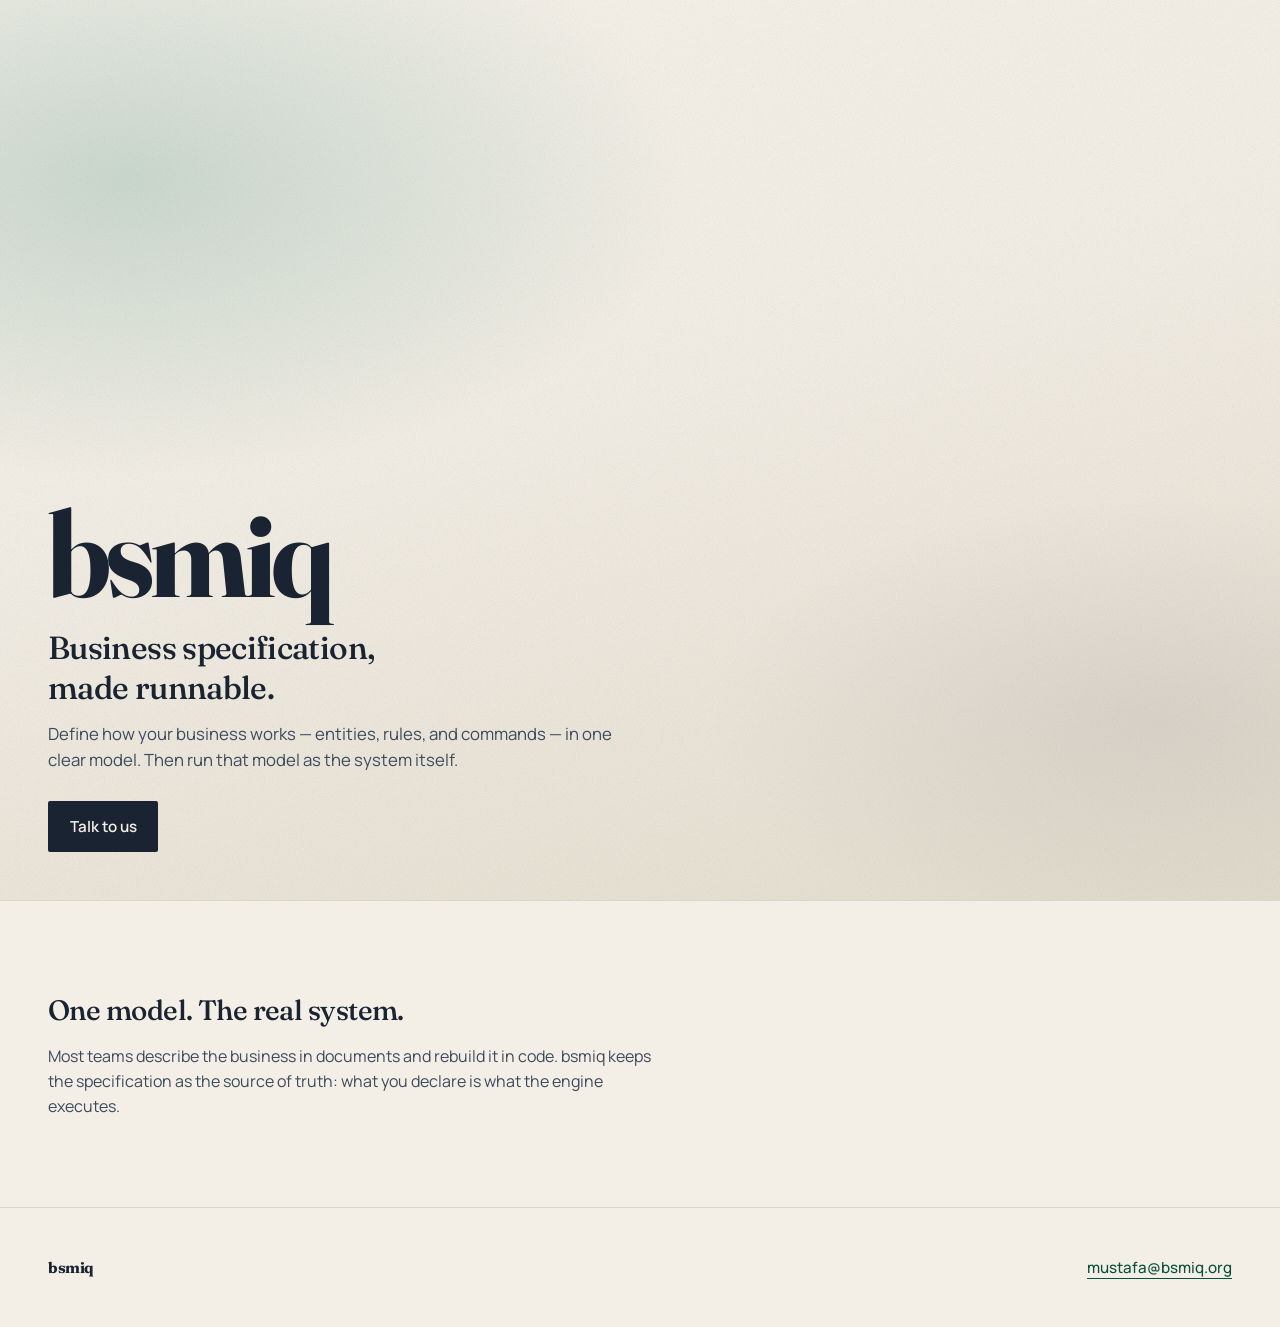
==== index.html @ c5c1b70d "initial commit" ====
<!DOCTYPE html>
<html lang="en">
  <head>
    <meta charset="utf-8" />
    <meta name="viewport" content="width=device-width, initial-scale=1" />
    <title>bsmiq — Business specification, made runnable</title>
    <meta
      name="description"
      content="bsmiq turns a clear business specification into the system that runs it. Define entities, rules, and commands — then execute them."
    />
    <link rel="preconnect" href="https://fonts.googleapis.com" />
    <link rel="preconnect" href="https://fonts.gstatic.com" crossorigin />
    <link
      href="https://fonts.googleapis.com/css2?family=Fraunces:opsz,wght@9..144,500;9..144,700&family=Manrope:wght@400;500;600&display=swap"
      rel="stylesheet"
    />
    <style>
      :root {
        --ink: #1a2332;
        --ink-soft: #3d4a5c;
        --paper: #f3efe6;
        --paper-deep: #e6dfd0;
        --accent: #0f6e56;
        --accent-deep: #0a4f3d;
        --line: rgba(26, 35, 50, 0.12);
        --glow: rgba(15, 110, 86, 0.18);
      }

      * {
        box-sizing: border-box;
      }

      html {
        scroll-behavior: smooth;
      }

      body {
        margin: 0;
        min-height: 100vh;
        font-family: "Manrope", sans-serif;
        color: var(--ink);
        background: var(--paper);
        line-height: 1.55;
      }

      a {
        color: var(--accent-deep);
      }

      a:hover {
        color: var(--accent);
      }

      .hero {
        position: relative;
        min-height: 100vh;
        min-height: 100dvh;
        display: flex;
        flex-direction: column;
        justify-content: flex-end;
        padding: clamp(1.5rem, 4vw, 3rem);
        overflow: hidden;
        isolation: isolate;
      }

      .hero::before {
        content: "";
        position: absolute;
        inset: 0;
        z-index: -2;
        background:
          radial-gradient(ellipse 80% 60% at 10% 20%, var(--glow), transparent 55%),
          radial-gradient(ellipse 70% 50% at 90% 80%, rgba(26, 35, 50, 0.08), transparent 50%),
          linear-gradient(165deg, #f7f3eb 0%, var(--paper) 45%, var(--paper-deep) 100%);
      }

      .hero::after {
        content: "";
        position: absolute;
        inset: 0;
        z-index: -1;
        opacity: 0.35;
        background-image: url("data:image/svg+xml,%3Csvg xmlns='http://www.w3.org/2000/svg' width='160' height='160'%3E%3Cfilter id='n'%3E%3CfeTurbulence type='fractalNoise' baseFrequency='0.9' numOctaves='3' stitchTiles='stitch'/%3E%3C/filter%3E%3Crect width='100%25' height='100%25' filter='url(%23n)' opacity='0.45'/%3E%3C/svg%3E");
        mix-blend-mode: multiply;
        pointer-events: none;
      }

      .brand {
        font-family: "Fraunces", Georgia, serif;
        font-weight: 700;
        font-size: clamp(3.5rem, 12vw, 7.5rem);
        letter-spacing: -0.04em;
        line-height: 0.9;
        margin: 0 0 1.25rem;
        color: var(--ink);
      }

      .headline {
        font-family: "Fraunces", Georgia, serif;
        font-weight: 500;
        font-size: clamp(1.35rem, 3.2vw, 2rem);
        letter-spacing: -0.02em;
        line-height: 1.25;
        max-width: 18ch;
        margin: 0 0 0.85rem;
      }

      .lede {
        margin: 0 0 1.75rem;
        max-width: 36rem;
        font-size: 1.05rem;
        color: var(--ink-soft);
      }

      .cta {
        display: inline-flex;
        align-items: center;
        gap: 0.5rem;
        padding: 0.85rem 1.35rem;
        background: var(--ink);
        color: var(--paper);
        text-decoration: none;
        font-weight: 600;
        font-size: 0.95rem;
        border-radius: 2px;
        width: fit-content;
        transition: background 160ms ease, transform 160ms ease;
      }

      .cta:hover {
        background: var(--accent-deep);
        color: var(--paper);
        transform: translateY(-1px);
      }

      .section {
        padding: clamp(3rem, 8vw, 5.5rem) clamp(1.5rem, 4vw, 3rem);
        border-top: 1px solid var(--line);
      }

      .section h2 {
        font-family: "Fraunces", Georgia, serif;
        font-weight: 500;
        font-size: clamp(1.4rem, 2.5vw, 1.75rem);
        letter-spacing: -0.02em;
        margin: 0 0 0.75rem;
      }

      .section p {
        margin: 0;
        max-width: 38rem;
        color: var(--ink-soft);
      }

      .footer {
        padding: clamp(2rem, 5vw, 3rem) clamp(1.5rem, 4vw, 3rem);
        border-top: 1px solid var(--line);
        display: flex;
        flex-wrap: wrap;
        gap: 0.75rem 1.5rem;
        justify-content: space-between;
        align-items: baseline;
        font-size: 0.95rem;
        color: var(--ink-soft);
      }

      .footer .brand-mark {
        font-family: "Fraunces", Georgia, serif;
        font-weight: 700;
        color: var(--ink);
        letter-spacing: -0.03em;
      }

      .footer a {
        font-weight: 500;
        text-decoration: none;
        border-bottom: 1px solid currentColor;
      }
    </style>
  </head>
  <body>
    <header class="hero">
      <p class="brand">bsmiq</p>
      <h1 class="headline">Business specification, made runnable.</h1>
      <p class="lede">
        Define how your business works — entities, rules, and commands — in one
        clear model. Then run that model as the system itself.
      </p>
      <a class="cta" href="mailto:mustafa@bsmiq.org">Talk to us</a>
    </header>

    <section class="section">
      <h2>One model. The real system.</h2>
      <p>
        Most teams describe the business in documents and rebuild it in code.
        bsmiq keeps the specification as the source of truth: what you declare
        is what the engine executes.
      </p>
    </section>

    <footer class="footer">
      <span class="brand-mark">bsmiq</span>
      <span>
        <a href="mailto:mustafa@bsmiq.org">mustafa@bsmiq.org</a>
      </span>
    </footer>
  </body>
</html>
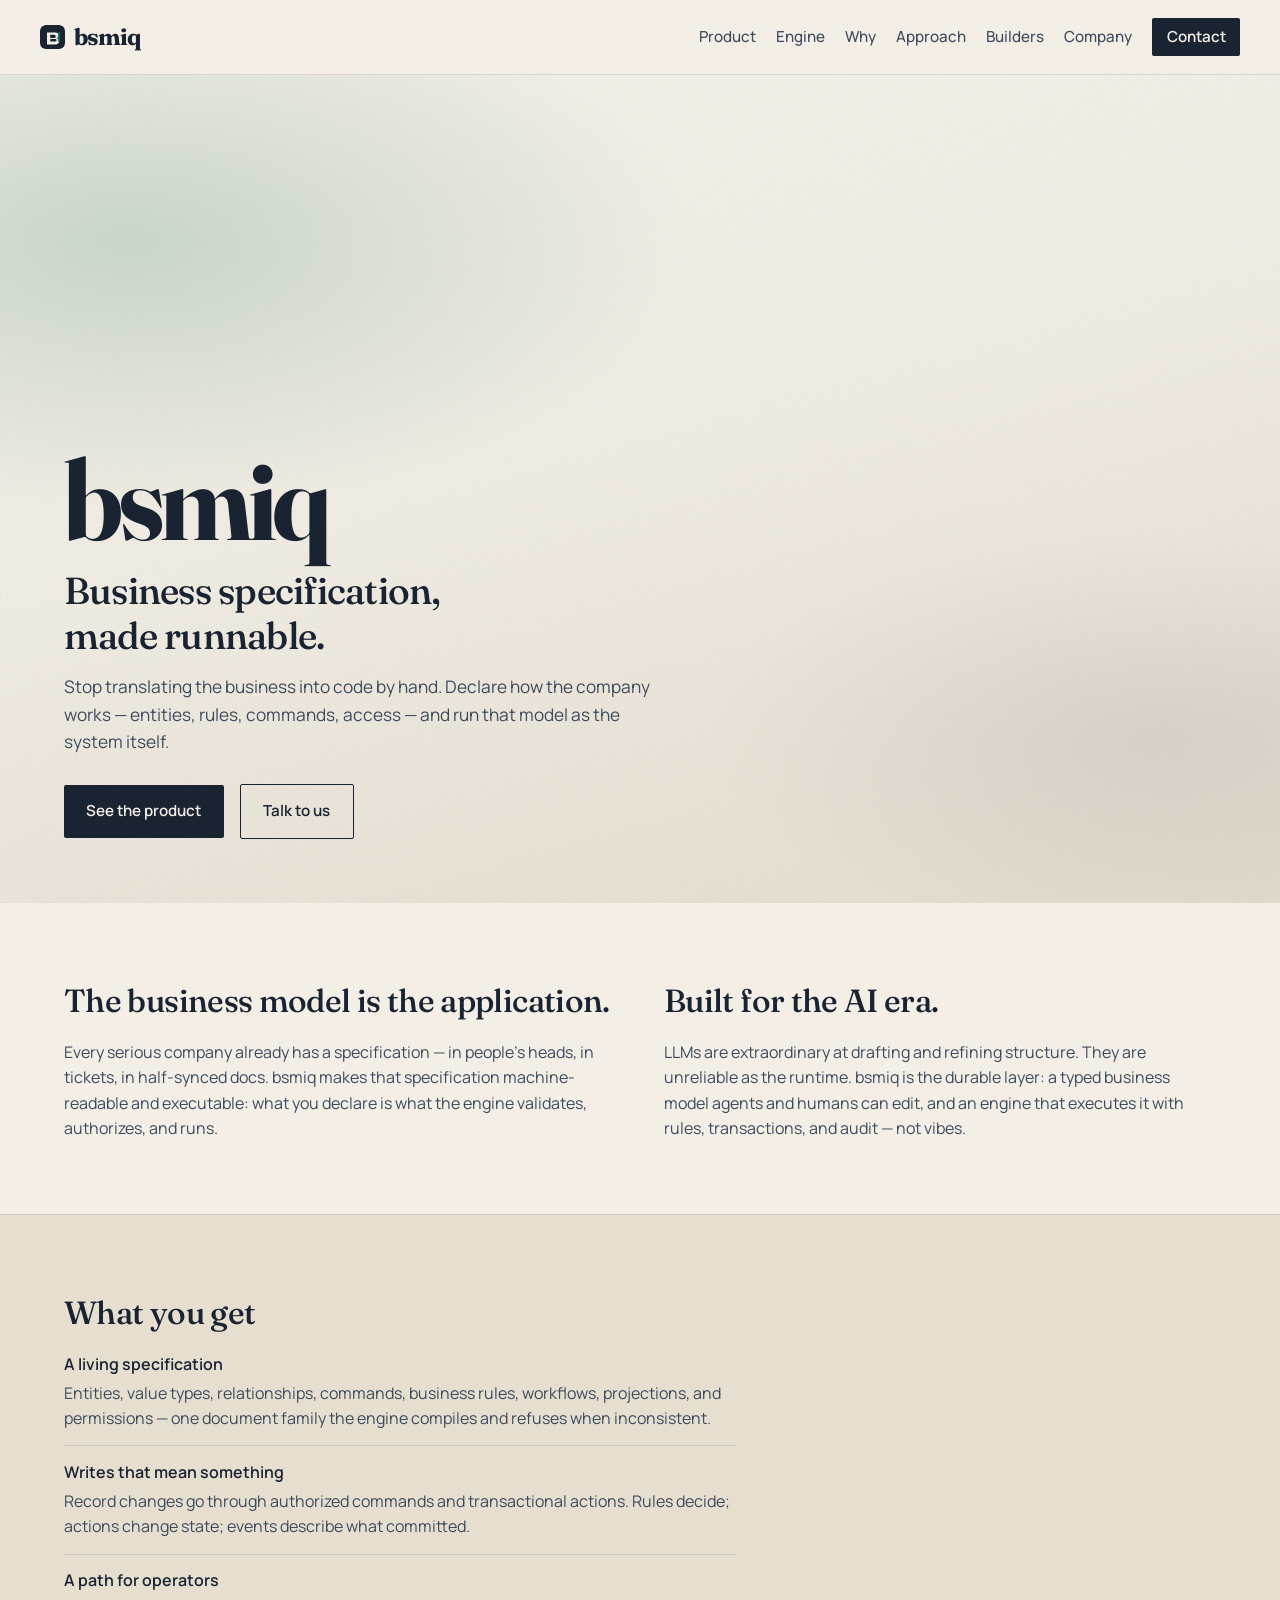
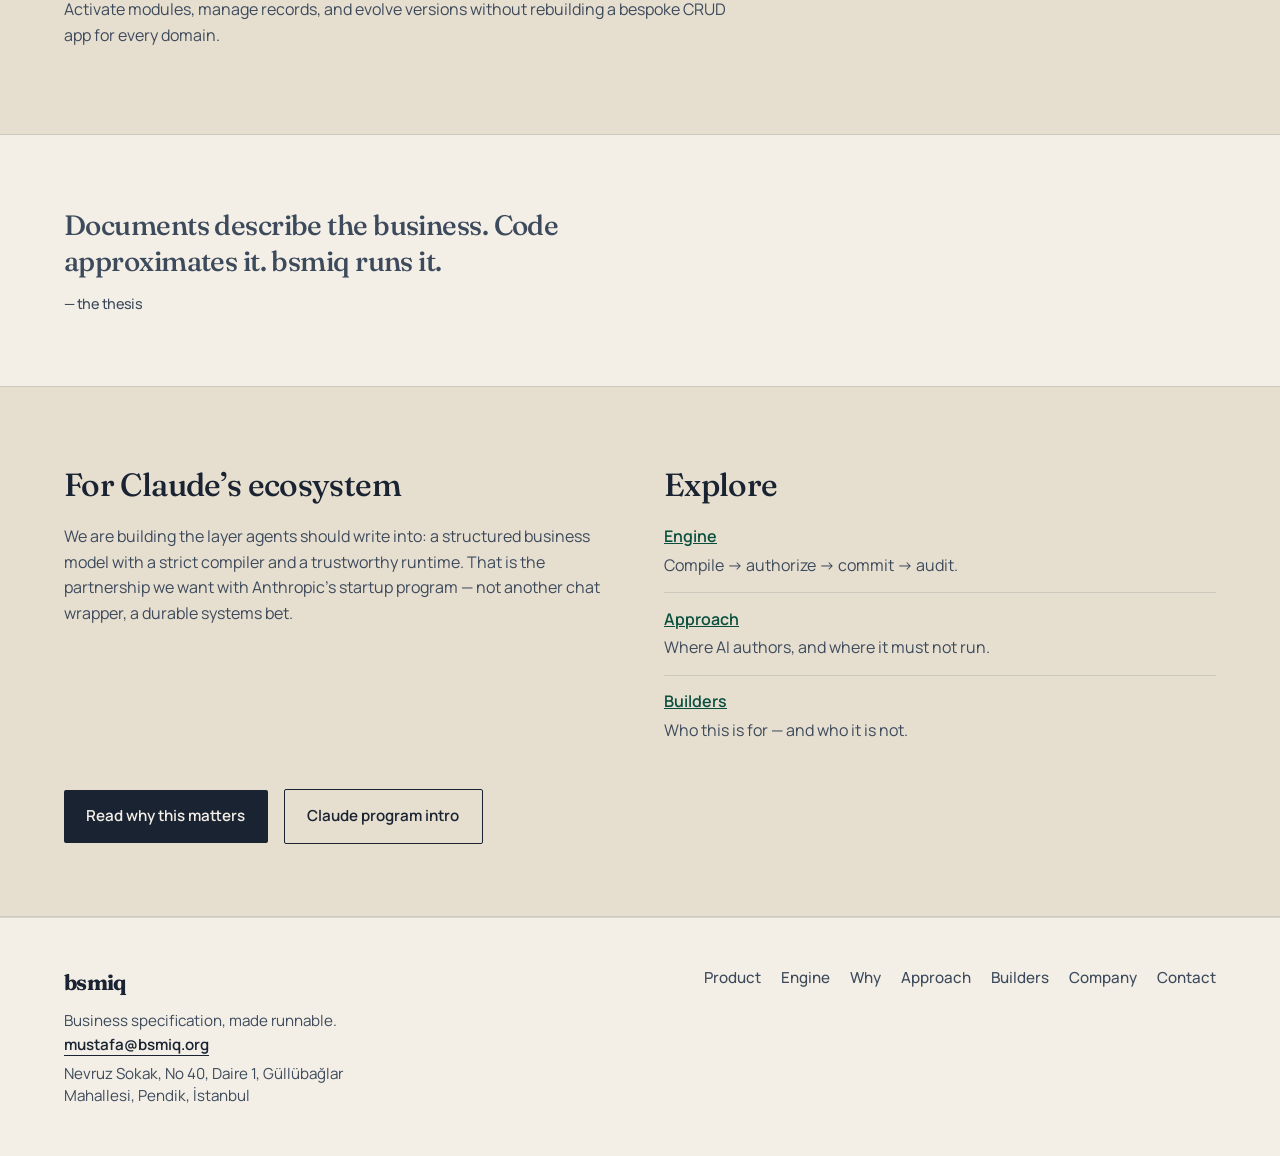
==== commit e501097b: "changes" ====
--- a/index.html
+++ b/index.html
@@ -4,6 +4,8 @@
     <meta charset="utf-8" />
     <meta name="viewport" content="width=device-width, initial-scale=1" />
     <title>bsmiq — Business specification, made runnable</title>
+    <link rel="icon" href="favicon.svg" type="image/svg+xml" />
+    <link rel="apple-touch-icon" href="favicon.svg" />
     <meta
       name="description"
       content="bsmiq turns a clear business specification into the system that runs it. Define entities, rules, and commands — then execute them."
@@ -14,195 +16,159 @@
       href="https://fonts.googleapis.com/css2?family=Fraunces:opsz,wght@9..144,500;9..144,700&family=Manrope:wght@400;500;600&display=swap"
       rel="stylesheet"
     />
-    <style>
-      :root {
-        --ink: #1a2332;
-        --ink-soft: #3d4a5c;
-        --paper: #f3efe6;
-        --paper-deep: #e6dfd0;
-        --accent: #0f6e56;
-        --accent-deep: #0a4f3d;
-        --line: rgba(26, 35, 50, 0.12);
-        --glow: rgba(15, 110, 86, 0.18);
-      }
-
-      * {
-        box-sizing: border-box;
-      }
-
-      html {
-        scroll-behavior: smooth;
-      }
-
-      body {
-        margin: 0;
-        min-height: 100vh;
-        font-family: "Manrope", sans-serif;
-        color: var(--ink);
-        background: var(--paper);
-        line-height: 1.55;
-      }
-
-      a {
-        color: var(--accent-deep);
-      }
-
-      a:hover {
-        color: var(--accent);
-      }
-
-      .hero {
-        position: relative;
-        min-height: 100vh;
-        min-height: 100dvh;
-        display: flex;
-        flex-direction: column;
-        justify-content: flex-end;
-        padding: clamp(1.5rem, 4vw, 3rem);
-        overflow: hidden;
-        isolation: isolate;
-      }
-
-      .hero::before {
-        content: "";
-        position: absolute;
-        inset: 0;
-        z-index: -2;
-        background:
-          radial-gradient(ellipse 80% 60% at 10% 20%, var(--glow), transparent 55%),
-          radial-gradient(ellipse 70% 50% at 90% 80%, rgba(26, 35, 50, 0.08), transparent 50%),
-          linear-gradient(165deg, #f7f3eb 0%, var(--paper) 45%, var(--paper-deep) 100%);
-      }
-
-      .hero::after {
-        content: "";
-        position: absolute;
-        inset: 0;
-        z-index: -1;
-        opacity: 0.35;
-        background-image: url("data:image/svg+xml,%3Csvg xmlns='http://www.w3.org/2000/svg' width='160' height='160'%3E%3Cfilter id='n'%3E%3CfeTurbulence type='fractalNoise' baseFrequency='0.9' numOctaves='3' stitchTiles='stitch'/%3E%3C/filter%3E%3Crect width='100%25' height='100%25' filter='url(%23n)' opacity='0.45'/%3E%3C/svg%3E");
-        mix-blend-mode: multiply;
-        pointer-events: none;
-      }
-
-      .brand {
-        font-family: "Fraunces", Georgia, serif;
-        font-weight: 700;
-        font-size: clamp(3.5rem, 12vw, 7.5rem);
-        letter-spacing: -0.04em;
-        line-height: 0.9;
-        margin: 0 0 1.25rem;
-        color: var(--ink);
-      }
-
-      .headline {
-        font-family: "Fraunces", Georgia, serif;
-        font-weight: 500;
-        font-size: clamp(1.35rem, 3.2vw, 2rem);
-        letter-spacing: -0.02em;
-        line-height: 1.25;
-        max-width: 18ch;
-        margin: 0 0 0.85rem;
-      }
-
-      .lede {
-        margin: 0 0 1.75rem;
-        max-width: 36rem;
-        font-size: 1.05rem;
-        color: var(--ink-soft);
-      }
-
-      .cta {
-        display: inline-flex;
-        align-items: center;
-        gap: 0.5rem;
-        padding: 0.85rem 1.35rem;
-        background: var(--ink);
-        color: var(--paper);
-        text-decoration: none;
-        font-weight: 600;
-        font-size: 0.95rem;
-        border-radius: 2px;
-        width: fit-content;
-        transition: background 160ms ease, transform 160ms ease;
-      }
-
-      .cta:hover {
-        background: var(--accent-deep);
-        color: var(--paper);
-        transform: translateY(-1px);
-      }
-
-      .section {
-        padding: clamp(3rem, 8vw, 5.5rem) clamp(1.5rem, 4vw, 3rem);
-        border-top: 1px solid var(--line);
-      }
-
-      .section h2 {
-        font-family: "Fraunces", Georgia, serif;
-        font-weight: 500;
-        font-size: clamp(1.4rem, 2.5vw, 1.75rem);
-        letter-spacing: -0.02em;
-        margin: 0 0 0.75rem;
-      }
-
-      .section p {
-        margin: 0;
-        max-width: 38rem;
-        color: var(--ink-soft);
-      }
-
-      .footer {
-        padding: clamp(2rem, 5vw, 3rem) clamp(1.5rem, 4vw, 3rem);
-        border-top: 1px solid var(--line);
-        display: flex;
-        flex-wrap: wrap;
-        gap: 0.75rem 1.5rem;
-        justify-content: space-between;
-        align-items: baseline;
-        font-size: 0.95rem;
-        color: var(--ink-soft);
-      }
-
-      .footer .brand-mark {
-        font-family: "Fraunces", Georgia, serif;
-        font-weight: 700;
-        color: var(--ink);
-        letter-spacing: -0.03em;
-      }
-
-      .footer a {
-        font-weight: 500;
-        text-decoration: none;
-        border-bottom: 1px solid currentColor;
-      }
-    </style>
+    <link rel="stylesheet" href="styles.css" />
   </head>
   <body>
-    <header class="hero">
-      <p class="brand">bsmiq</p>
-      <h1 class="headline">Business specification, made runnable.</h1>
-      <p class="lede">
-        Define how your business works — entities, rules, and commands — in one
-        clear model. Then run that model as the system itself.
-      </p>
-      <a class="cta" href="mailto:mustafa@bsmiq.org">Talk to us</a>
-    </header>
+    <nav class="site-nav">
+      <a class="logo" href="index.html"><img class="logo-mark" src="favicon.svg" alt="" width="28" height="28" />bsmiq</a>
+            <div class="links">
+        <a href="product.html">Product</a>
+        <a href="engine.html">Engine</a>
+        <a href="why.html">Why</a>
+        <a href="approach.html">Approach</a>
+        <a href="builders.html">Builders</a>
+        <a href="company.html">Company</a>
+        <a class="nav-cta" href="contact.html">Contact</a>
+      </div>
+    </nav>
 
-    <section class="section">
-      <h2>One model. The real system.</h2>
-      <p>
-        Most teams describe the business in documents and rebuild it in code.
-        bsmiq keeps the specification as the source of truth: what you declare
-        is what the engine executes.
-      </p>
-    </section>
+    <main>
+      <header class="hero">
+        <div class="hero-inner">
+          <p class="brand">bsmiq</p>
+          <h1 class="headline">Business specification, made runnable.</h1>
+          <p class="lede">
+            Stop translating the business into code by hand. Declare how the
+            company works — entities, rules, commands, access — and run that
+            model as the system itself.
+          </p>
+          <div class="cta-row">
+            <a class="cta" href="product.html">See the product</a>
+            <a class="cta secondary" href="mailto:mustafa@bsmiq.org">Talk to us</a>
+          </div>
+        </div>
+      </header>
+
+      <section class="section">
+        <div class="section-inner split">
+          <div>
+            <h2>The business model is the application.</h2>
+            <p>
+              Every serious company already has a specification — in people’s
+              heads, in tickets, in half-synced docs. bsmiq makes that
+              specification machine-readable and executable: what you declare is
+              what the engine validates, authorizes, and runs.
+            </p>
+          </div>
+          <div>
+            <h2>Built for the AI era.</h2>
+            <p>
+              LLMs are extraordinary at drafting and refining structure. They
+              are unreliable as the runtime. bsmiq is the durable layer: a typed
+              business model agents and humans can edit, and an engine that
+              executes it with rules, transactions, and audit — not vibes.
+            </p>
+          </div>
+        </div>
+      </section>
+
+      <section class="section band">
+        <div class="section-inner">
+          <h2>What you get</h2>
+          <ul class="list-plain">
+            <li>
+              <strong>A living specification</strong>
+              Entities, value types, relationships, commands, business rules,
+              workflows, projections, and permissions — one document family the
+              engine compiles and refuses when inconsistent.
+            </li>
+            <li>
+              <strong>Writes that mean something</strong>
+              Record changes go through authorized commands and transactional
+              actions. Rules decide; actions change state; events describe what
+              committed.
+            </li>
+            <li>
+              <strong>A path for operators</strong>
+              Activate modules, manage records, and evolve versions without
+              rebuilding a bespoke CRUD app for every domain.
+            </li>
+          </ul>
+        </div>
+      </section>
+
+      <section class="section">
+        <div class="section-inner">
+          <p class="quote">
+            Documents describe the business. Code approximates it. bsmiq runs
+            it.
+            <cite>— the thesis</cite>
+          </p>
+        </div>
+      </section>
+
+      <section class="section band">
+        <div class="section-inner split">
+          <div>
+            <h2>For Claude’s ecosystem</h2>
+            <p>
+              We are building the layer agents should write into: a structured
+              business model with a strict compiler and a trustworthy runtime.
+              That is the partnership we want with Anthropic’s startup program —
+              not another chat wrapper, a durable systems bet.
+            </p>
+          </div>
+          <div>
+            <h2>Explore</h2>
+            <ul class="list-plain">
+              <li>
+                <strong><a href="engine.html">Engine</a></strong>
+                Compile → authorize → commit → audit.
+              </li>
+              <li>
+                <strong><a href="approach.html">Approach</a></strong>
+                Where AI authors, and where it must not run.
+              </li>
+              <li>
+                <strong><a href="builders.html">Builders</a></strong>
+                Who this is for — and who it is not.
+              </li>
+            </ul>
+          </div>
+        </div>
+        <div class="section-inner" style="margin-top: 2rem">
+          <div class="cta-row">
+            <a class="cta" href="why.html">Read why this matters</a>
+            <a
+              class="cta secondary"
+              href="mailto:mustafa@bsmiq.org?subject=Claude%20startup%20program%20%2F%20bsmiq"
+              >Claude program intro</a
+            >
+          </div>
+        </div>
+      </section>
+    </main>
 
     <footer class="footer">
-      <span class="brand-mark">bsmiq</span>
-      <span>
-        <a href="mailto:mustafa@bsmiq.org">mustafa@bsmiq.org</a>
-      </span>
+      <div class="footer-inner">
+        <div>
+          <a class="brand-mark" href="index.html">bsmiq</a>
+                    <p class="meta" style="margin: 0.5rem 0 0">
+            Business specification, made runnable.<br />
+            <a href="mailto:mustafa@bsmiq.org">mustafa@bsmiq.org</a><br />
+            <span class="footer-address">Nevruz Sokak, No 40, Daire 1, Güllübağlar Mahallesi, Pendik, İstanbul</span>
+          </p>
+        </div>
+                <div class="footer-nav">
+          <a href="product.html">Product</a>
+          <a href="engine.html">Engine</a>
+          <a href="why.html">Why</a>
+          <a href="approach.html">Approach</a>
+          <a href="builders.html">Builders</a>
+          <a href="company.html">Company</a>
+          <a href="contact.html">Contact</a>
+        </div>
+      </div>
     </footer>
   </body>
 </html>
--- a/styles.css
+++ b/styles.css
@@ -0,0 +1,506 @@
+:root {
+  --ink: #1a2332;
+  --ink-soft: #3d4a5c;
+  --paper: #f3efe6;
+  --paper-deep: #e6dfd0;
+  --accent: #0f6e56;
+  --accent-deep: #0a4f3d;
+  --line: rgba(26, 35, 50, 0.12);
+  --glow: rgba(15, 110, 86, 0.18);
+  --max: 72rem;
+}
+
+* {
+  box-sizing: border-box;
+}
+
+html {
+  scroll-behavior: smooth;
+}
+
+body {
+  margin: 0;
+  min-height: 100vh;
+  font-family: "Manrope", sans-serif;
+  color: var(--ink);
+  background: var(--paper);
+  line-height: 1.6;
+  display: flex;
+  flex-direction: column;
+}
+
+a {
+  color: var(--accent-deep);
+}
+
+a:hover {
+  color: var(--accent);
+}
+
+img {
+  max-width: 100%;
+}
+
+.site-nav {
+  display: flex;
+  flex-wrap: wrap;
+  align-items: center;
+  justify-content: space-between;
+  gap: 1rem 1.5rem;
+  padding: 1.1rem clamp(1.25rem, 4vw, 2.5rem);
+  border-bottom: 1px solid var(--line);
+  background: rgba(243, 239, 230, 0.92);
+  backdrop-filter: blur(10px);
+  position: sticky;
+  top: 0;
+  z-index: 20;
+}
+
+.site-nav .logo {
+  display: inline-flex;
+  align-items: center;
+  gap: 0.55rem;
+  font-family: "Fraunces", Georgia, serif;
+  font-weight: 700;
+  font-size: 1.45rem;
+  letter-spacing: -0.04em;
+  text-decoration: none;
+  color: var(--ink);
+}
+
+.site-nav .logo-mark {
+  width: 1.55rem;
+  height: 1.55rem;
+  border-radius: 0.35rem;
+  flex-shrink: 0;
+}
+
+.site-nav .links {
+  display: flex;
+  flex-wrap: wrap;
+  gap: 0.35rem 1.25rem;
+  align-items: center;
+}
+
+.site-nav .links a {
+  text-decoration: none;
+  color: var(--ink-soft);
+  font-weight: 500;
+  font-size: 0.95rem;
+}
+
+.site-nav .links a:hover,
+.site-nav .links a[aria-current="page"] {
+  color: var(--ink);
+}
+
+.site-nav .links .nav-cta {
+  padding: 0.45rem 0.9rem;
+  background: var(--ink);
+  color: var(--paper) !important;
+  border-radius: 2px;
+  font-weight: 600;
+}
+
+.site-nav .links .nav-cta:hover {
+  background: var(--accent-deep);
+}
+
+main {
+  flex: 1;
+}
+
+.hero {
+  position: relative;
+  min-height: calc(100vh - 4.5rem);
+  min-height: calc(100dvh - 4.5rem);
+  display: flex;
+  flex-direction: column;
+  justify-content: flex-end;
+  padding: clamp(2rem, 6vw, 4.5rem) clamp(1.25rem, 4vw, 2.5rem)
+    clamp(2.5rem, 7vw, 4rem);
+  overflow: hidden;
+  isolation: isolate;
+}
+
+.hero::before {
+  content: "";
+  position: absolute;
+  inset: 0;
+  z-index: -2;
+  background:
+    radial-gradient(ellipse 80% 60% at 10% 20%, var(--glow), transparent 55%),
+    radial-gradient(ellipse 70% 50% at 90% 80%, rgba(26, 35, 50, 0.08), transparent 50%),
+    linear-gradient(165deg, #f7f3eb 0%, var(--paper) 45%, var(--paper-deep) 100%);
+}
+
+.hero::after {
+  content: "";
+  position: absolute;
+  inset: 0;
+  z-index: -1;
+  opacity: 0.32;
+  background-image: url("data:image/svg+xml,%3Csvg xmlns='http://www.w3.org/2000/svg' width='160' height='160'%3E%3Cfilter id='n'%3E%3CfeTurbulence type='fractalNoise' baseFrequency='0.9' numOctaves='3' stitchTiles='stitch'/%3E%3C/filter%3E%3Crect width='100%25' height='100%25' filter='url(%23n)' opacity='0.45'/%3E%3C/svg%3E");
+  mix-blend-mode: multiply;
+  pointer-events: none;
+}
+
+.hero-inner {
+  max-width: var(--max);
+  width: 100%;
+  margin: 0 auto;
+}
+
+.brand {
+  font-family: "Fraunces", Georgia, serif;
+  font-weight: 700;
+  font-size: clamp(3.25rem, 11vw, 7rem);
+  letter-spacing: -0.04em;
+  line-height: 0.9;
+  margin: 0 0 1.1rem;
+}
+
+.headline {
+  font-family: "Fraunces", Georgia, serif;
+  font-weight: 500;
+  font-size: clamp(1.45rem, 3.4vw, 2.35rem);
+  letter-spacing: -0.02em;
+  line-height: 1.2;
+  max-width: 16ch;
+  margin: 0 0 0.9rem;
+}
+
+.lede {
+  margin: 0 0 1.75rem;
+  max-width: 38rem;
+  font-size: 1.08rem;
+  color: var(--ink-soft);
+}
+
+.cta-row {
+  display: flex;
+  flex-wrap: wrap;
+  gap: 0.75rem 1rem;
+  align-items: center;
+}
+
+.cta {
+  display: inline-flex;
+  align-items: center;
+  gap: 0.5rem;
+  padding: 0.9rem 1.4rem;
+  background: var(--ink);
+  color: var(--paper);
+  text-decoration: none;
+  font-weight: 600;
+  font-size: 0.95rem;
+  border-radius: 2px;
+  width: fit-content;
+  transition: background 160ms ease, transform 160ms ease;
+}
+
+.cta:hover {
+  background: var(--accent-deep);
+  color: var(--paper);
+  transform: translateY(-1px);
+}
+
+.cta.secondary {
+  background: transparent;
+  color: var(--ink);
+  border: 1px solid var(--ink);
+}
+
+.cta.secondary:hover {
+  background: var(--ink);
+  color: var(--paper);
+}
+
+.page-hero {
+  padding: clamp(3rem, 8vw, 5rem) clamp(1.25rem, 4vw, 2.5rem) clamp(2rem, 4vw, 3rem);
+  border-bottom: 1px solid var(--line);
+  background:
+    radial-gradient(ellipse 60% 80% at 100% 0%, var(--glow), transparent 55%),
+    linear-gradient(180deg, #f7f3eb, var(--paper));
+}
+
+.page-hero-inner {
+  max-width: var(--max);
+  margin: 0 auto;
+}
+
+.page-hero .eyebrow {
+  font-size: 0.8rem;
+  font-weight: 600;
+  letter-spacing: 0.08em;
+  text-transform: uppercase;
+  color: var(--accent-deep);
+  margin: 0 0 0.75rem;
+}
+
+.page-hero h1 {
+  font-family: "Fraunces", Georgia, serif;
+  font-weight: 500;
+  font-size: clamp(2rem, 4.5vw, 3.25rem);
+  letter-spacing: -0.03em;
+  line-height: 1.1;
+  margin: 0 0 1rem;
+  max-width: 16ch;
+}
+
+.page-hero .intro {
+  margin: 0;
+  max-width: 40rem;
+  font-size: 1.1rem;
+  color: var(--ink-soft);
+}
+
+.section {
+  padding: clamp(2.75rem, 7vw, 4.5rem) clamp(1.25rem, 4vw, 2.5rem);
+}
+
+.section-inner {
+  max-width: var(--max);
+  margin: 0 auto;
+}
+
+.section h2 {
+  font-family: "Fraunces", Georgia, serif;
+  font-weight: 500;
+  font-size: clamp(1.5rem, 2.8vw, 2rem);
+  letter-spacing: -0.02em;
+  margin: 0 0 0.85rem;
+}
+
+.section h3 {
+  font-family: "Fraunces", Georgia, serif;
+  font-weight: 500;
+  font-size: 1.2rem;
+  letter-spacing: -0.02em;
+  margin: 0 0 0.45rem;
+}
+
+.section p {
+  margin: 0 0 1rem;
+  max-width: 40rem;
+  color: var(--ink-soft);
+}
+
+.section p:last-child {
+  margin-bottom: 0;
+}
+
+.section.band {
+  background: var(--paper-deep);
+  border-top: 1px solid var(--line);
+  border-bottom: 1px solid var(--line);
+}
+
+.split {
+  display: grid;
+  gap: 2rem;
+}
+
+@media (min-width: 800px) {
+  .split {
+    grid-template-columns: 1fr 1fr;
+    gap: 3rem;
+    align-items: start;
+  }
+}
+
+.stack {
+  display: grid;
+  gap: 1.75rem;
+}
+
+.stack article {
+  padding-top: 1.25rem;
+  border-top: 1px solid var(--line);
+}
+
+.stack article:first-child {
+  padding-top: 0;
+  border-top: none;
+}
+
+.list-plain {
+  margin: 0;
+  padding: 0;
+  list-style: none;
+  max-width: 42rem;
+}
+
+.list-plain li {
+  padding: 0.85rem 0;
+  border-top: 1px solid var(--line);
+  color: var(--ink-soft);
+}
+
+.list-plain li:first-child {
+  border-top: none;
+  padding-top: 0;
+}
+
+.list-plain strong {
+  display: block;
+  color: var(--ink);
+  font-weight: 600;
+  margin-bottom: 0.2rem;
+}
+
+.quote {
+  font-family: "Fraunces", Georgia, serif;
+  font-size: clamp(1.35rem, 2.5vw, 1.75rem);
+  font-weight: 500;
+  letter-spacing: -0.02em;
+  line-height: 1.3;
+  margin: 0;
+  max-width: 28ch;
+  color: var(--ink);
+}
+
+.quote cite {
+  display: block;
+  margin-top: 1rem;
+  font-family: "Manrope", sans-serif;
+  font-size: 0.9rem;
+  font-style: normal;
+  color: var(--ink-soft);
+}
+
+.footer {
+  padding: clamp(2rem, 5vw, 3rem) clamp(1.25rem, 4vw, 2.5rem);
+  border-top: 1px solid var(--line);
+  display: grid;
+  gap: 1.5rem;
+}
+
+.footer-inner {
+  max-width: var(--max);
+  margin: 0 auto;
+  width: 100%;
+  display: flex;
+  flex-wrap: wrap;
+  gap: 1.25rem 2.5rem;
+  justify-content: space-between;
+  align-items: flex-start;
+}
+
+.footer .brand-mark {
+  font-family: "Fraunces", Georgia, serif;
+  font-weight: 700;
+  font-size: 1.35rem;
+  color: var(--ink);
+  letter-spacing: -0.03em;
+  text-decoration: none;
+}
+
+.footer .meta {
+  font-size: 0.95rem;
+  color: var(--ink-soft);
+  max-width: 22rem;
+}
+
+.footer .meta a {
+  font-weight: 600;
+  text-decoration: none;
+  border-bottom: 1px solid currentColor;
+  color: var(--ink);
+}
+
+.footer-nav {
+  display: flex;
+  flex-wrap: wrap;
+  gap: 0.5rem 1.25rem;
+}
+
+.footer-nav a {
+  text-decoration: none;
+  color: var(--ink-soft);
+  font-weight: 500;
+  font-size: 0.95rem;
+}
+
+.footer-nav a:hover {
+  color: var(--ink);
+}
+
+.contact-block {
+  display: grid;
+  gap: 1.25rem;
+  max-width: 28rem;
+}
+
+.contact-block a.big-mail {
+  font-family: "Fraunces", Georgia, serif;
+  font-size: clamp(1.4rem, 3vw, 1.9rem);
+  font-weight: 500;
+  letter-spacing: -0.02em;
+  text-decoration: none;
+  color: var(--ink);
+  border-bottom: 2px solid var(--accent);
+  width: fit-content;
+}
+
+.contact-block a.big-mail:hover {
+  color: var(--accent-deep);
+}
+
+@media (prefers-reduced-motion: no-preference) {
+  .hero .brand {
+    animation: rise 700ms cubic-bezier(0.22, 1, 0.36, 1) both;
+  }
+
+  .hero .headline {
+    animation: rise 800ms cubic-bezier(0.22, 1, 0.36, 1) 80ms both;
+  }
+
+  .hero .lede {
+    animation: rise 800ms cubic-bezier(0.22, 1, 0.36, 1) 160ms both;
+  }
+
+  .hero .cta-row {
+    animation: rise 800ms cubic-bezier(0.22, 1, 0.36, 1) 240ms both;
+  }
+
+  .page-hero .eyebrow,
+  .page-hero h1,
+  .page-hero .intro {
+    animation: rise 650ms cubic-bezier(0.22, 1, 0.36, 1) both;
+  }
+
+  .page-hero h1 {
+    animation-delay: 60ms;
+  }
+
+  .page-hero .intro {
+    animation-delay: 120ms;
+  }
+}
+
+@keyframes rise {
+  from {
+    opacity: 0;
+    transform: translateY(0.85rem);
+  }
+  to {
+    opacity: 1;
+    transform: translateY(0);
+  }
+}
+
+
+.site-address {
+  font-style: normal;
+  color: var(--ink-soft);
+  line-height: 1.55;
+  margin: 0;
+}
+
+.footer-address {
+  display: inline-block;
+  margin-top: 0.35rem;
+  max-width: 22rem;
+  line-height: 1.45;
+}
